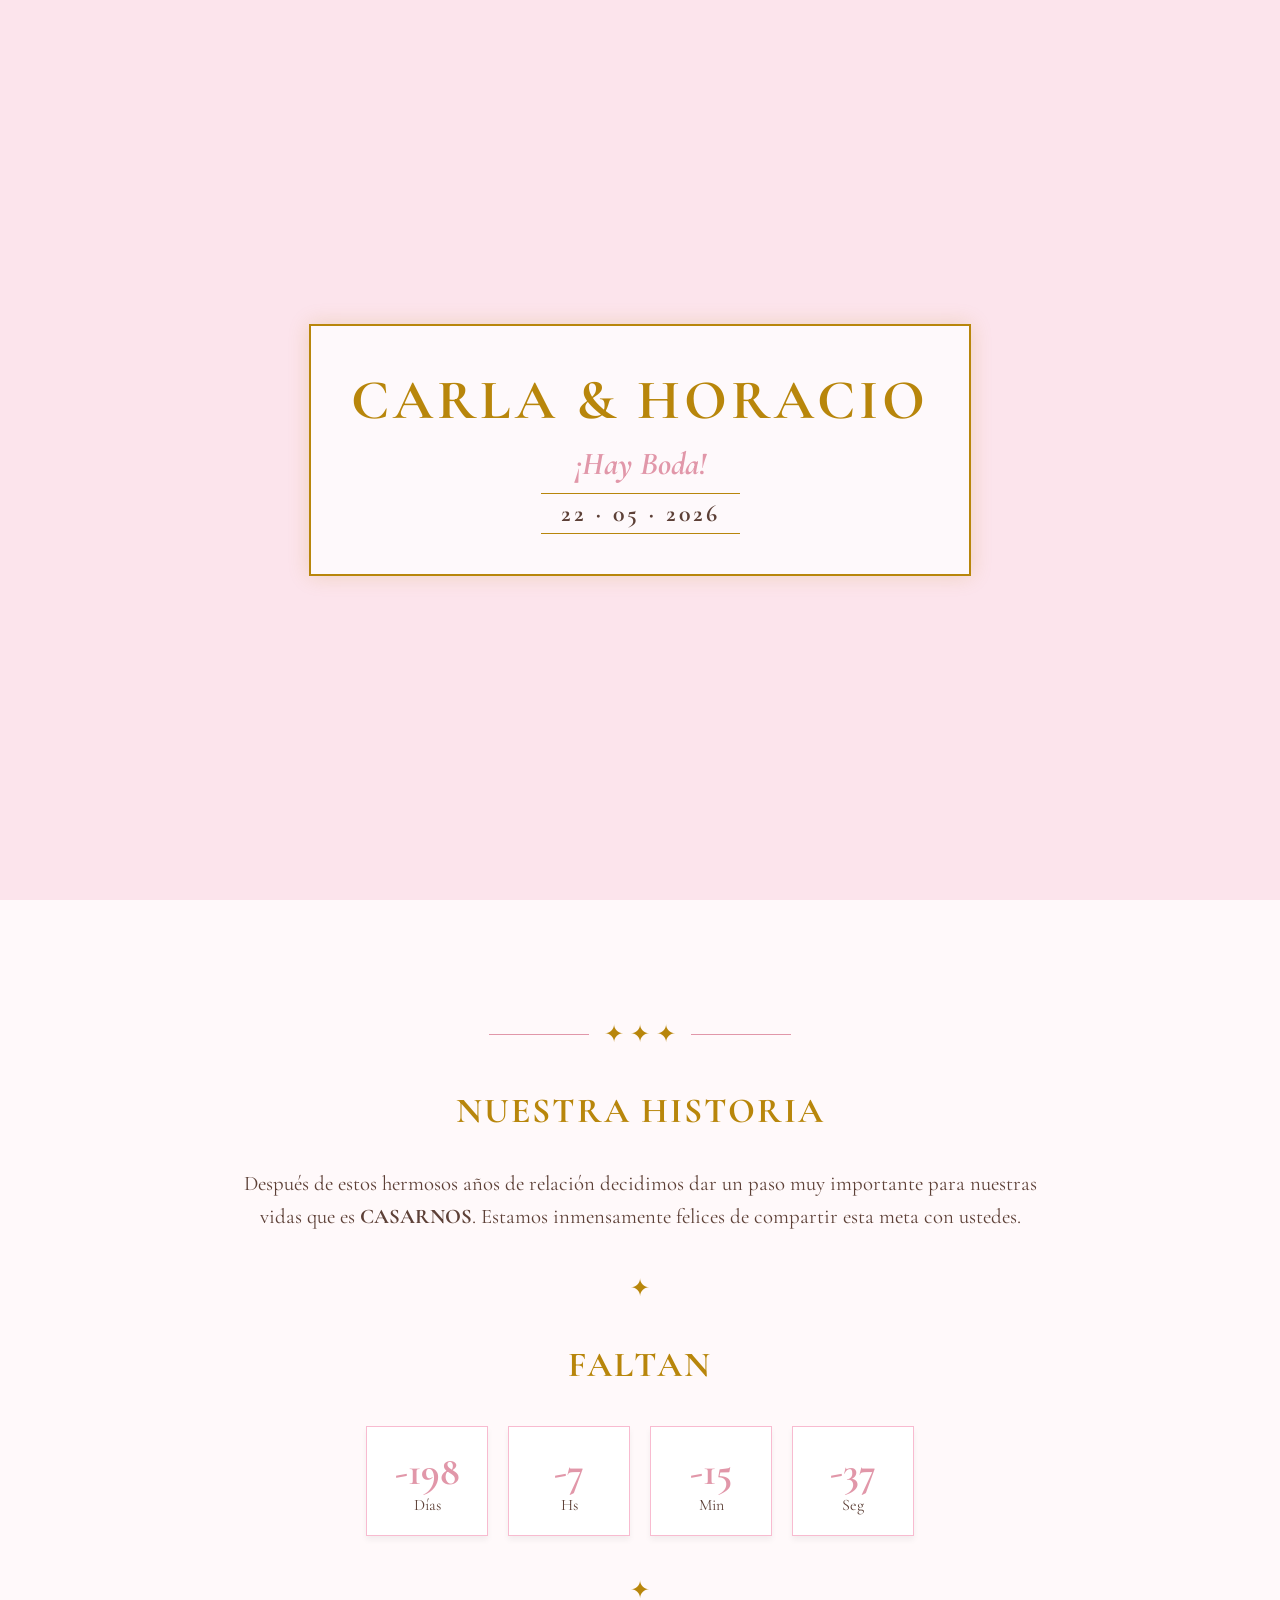
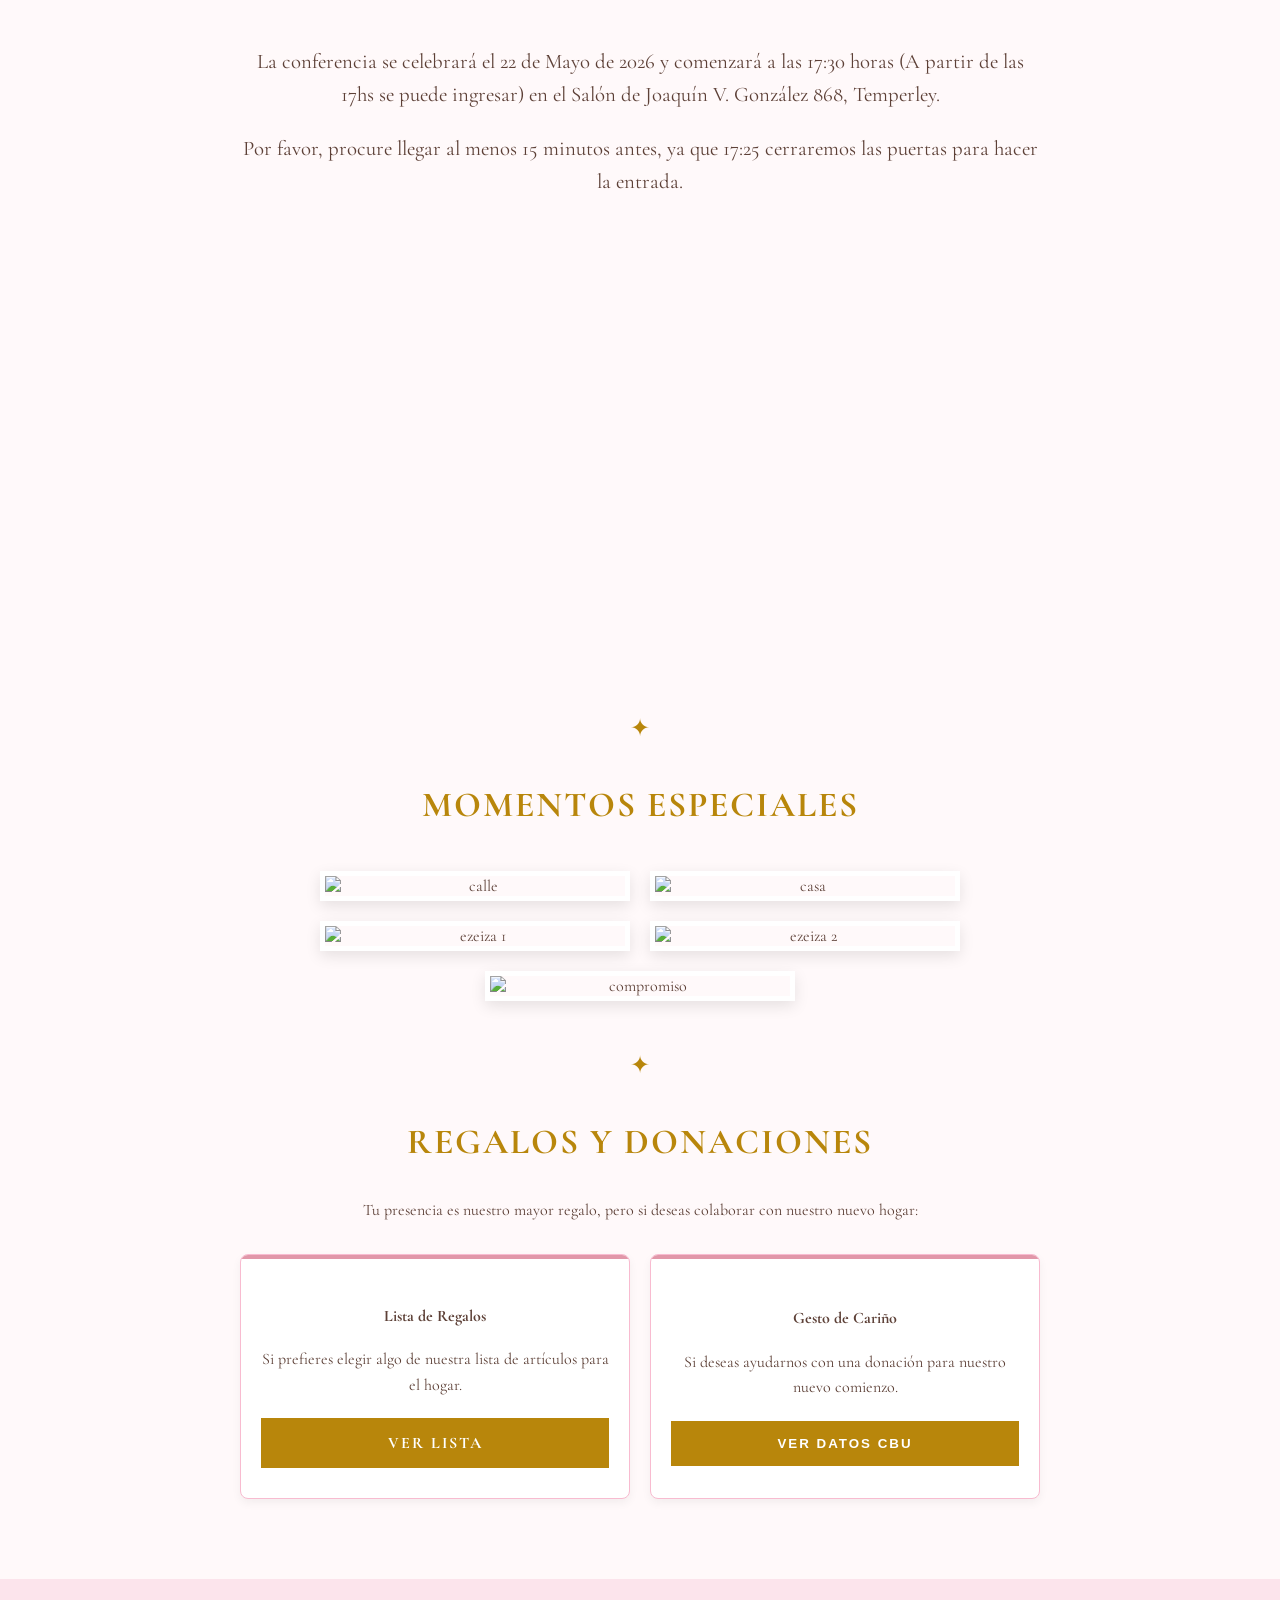
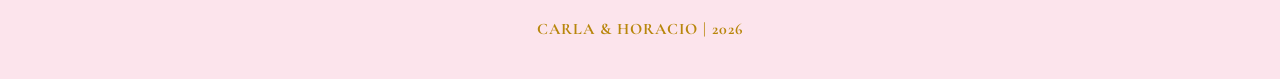
==== index.html @ b62b580b "---" ====
<!DOCTYPE html>
<html lang="es">

<head>
    <meta charset="UTF-8">
    <meta name="viewport" content="width=device-width, initial-scale=1.0">
    <title>Invitación de Boda - Carla & Horacio</title>
    <link rel="stylesheet" href="./style.css?v=1.1">
    <link href="https://fonts.googleapis.com/css2?family=Cormorant+Garamond:wght@300;400;600;700&display=swap"
        rel="stylesheet">
</head>

<body>

    <div class="header">
        <div class="header-content">
            <h1>Carla & Horacio</h1>
            <h2>¡Hay Boda!</h2>
            <div class="fecha-header">22 · 05 · 2026</div>
        </div>
    </div>

    <div class="section">
        <div class="separador">
            <div class="linea"></div>✦ ✦ ✦<div class="linea"></div>
        </div>
        <h3>Nuestra Historia</h3>
        <p style="font-size: 1.3rem;">Después de estos hermosos años de relación decidimos dar un paso muy importante
            para nuestras vidas que es <strong>CASARNOS</strong>. Estamos inmensamente felices de compartir esta meta
            con ustedes.</p>

        <div class="separador">✦</div>

        <h3>Faltan</h3>
        <div class="contador-container">
            <div class="contador-item"><span id="dias">0</span>Días</div>
            <div class="contador-item"><span id="horas">0</span>Hs</div>
            <div class="contador-item"><span id="min">0</span>Min</div>
            <div class="contador-item"><span id="seg">0</span>Seg</div>
        </div>

        <div class="separador">✦</div>

        <p style="font-size: 1.3rem;">La conferencia se celebrará el 22 de Mayo de 2026 y comenzará a las 17:30 horas (A partir de las 17hs se puede ingresar) en el Salón de Joaquín V. González 868, Temperley.</p>
        <p style="font-size: 1.3rem;">Por favor, procure llegar al menos 15 minutos antes, ya que 17:25 cerraremos las puertas para hacer la entrada.</p>
        <iframe src="https://www.google.com/maps/embed?pb=!1m18!1m12!1m3!1d3278.4727181055815!2d-58.4019251!3d-34.7689162!2m3!1f0!2f0!3f0!3m2!1i1024!2i768!4f13.1!3m3!1m2!1s0x95bcd2ea3f350c0b%3A0x6b1981604a57009!2sJoaqu%C3%ADn%20V.%20Gonz%C3%A1lez%20868%2C%20B1834%20Temperley%2C%20Provincia%20de%20Buenos%20Aires!5e0!3m2!1ses!2sar!4v1715000000000!5m2!1ses!2sar" width="100%" height="450" style="border:0;" allowfullscreen="" loading="lazy"></iframe>

        <div class="separador">✦</div>

        <h3>Momentos Especiales</h3>
        <div style="display: flex; flex-wrap: wrap; justify-content: center;">
            <img src="images/calle.jpg" alt="calle" class="img-boda">
            <img src="images/casa.jpg" alt="casa" class="img-boda">
            <img src="images/ezeiza_1.jpg" alt="ezeiza 1" class="img-boda">
            <img src="images/ezeiza_2.jpg" alt="ezeiza 2" class="img-boda">
            <img src="images/compromiso.jpg" alt="compromiso" class="img-boda">
        </div>
        <div class="separador">✦</div>

        <h3>Regalos y Donaciones</h3>
        <p>Tu presencia es nuestro mayor regalo, pero si deseas colaborar con nuestro nuevo hogar:</p>

        <div class="regalo-opciones">
            <div class="opcion-regalo">
                <div>
                    <h4>Lista de Regalos</h4>
                    <p>Si prefieres elegir algo de nuestra lista de artículos para el hogar.</p>
                </div>
                <a href="list.html" class="boton">Ver Lista</a>
            </div>

            <div class="opcion-regalo">
                <div>
                    <h4>Gesto de Cariño</h4>
                    <p>Si deseas ayudarnos con una donación para nuestro nuevo comienzo.</p>
                </div>
                <button onclick="mostrarModal()" class="boton">Ver datos CBU</button>
            </div>
        </div>
    </div>

    <div id="modal-donacion" class="modal">
        <div class="modal-content">
            <span onclick="cerrarModal()" class="close">×</span>

            <h3 style="margin-bottom: 25px;">Datos Bancarios</h3>

            <div
                style="text-align: left; background: white; padding: 20px; border: 1px solid var(--rose-border); margin-bottom: 20px;">
                <p><strong>CBU:</strong> <span id="cbu-num">0140061803500456907227</span></p>
                <p><strong>Alias:</strong> Hori.Carly.2024</p>
                <p><strong>Titular:</strong> Carla / Horacio</p>
            </div>

            <button onclick="copiar('0140061803500456907227')" class="boton">Copiar CBU</button>
        </div>
    </div>

    <footer>
        CARLA & HORACIO | 2026
    </footer>

    <script>
        function mostrarModal() {
            document.getElementById('modal-donacion').style.display = 'flex';
        }

        function cerrarModal() {
            document.getElementById('modal-donacion').style.display = 'none';
        }

        function copiar(texto) {
            navigator.clipboard.writeText(texto);
            alert("CBU copiado al portapapeles");
        }
        function actualizarContador() {
            const fechaBoda = new Date("May 22, 2026 17:30:00").getTime();
            const ahora = new Date().getTime();
            const diff = fechaBoda - ahora;

            document.getElementById("dias").innerText = Math.floor(diff / (1000 * 60 * 60 * 24));
            document.getElementById("horas").innerText = Math.floor((diff % (1000 * 60 * 60 * 24)) / (1000 * 60 * 60));
            document.getElementById("min").innerText = Math.floor((diff % (1000 * 60 * 60)) / (1000 * 60));
            document.getElementById("seg").innerText = Math.floor((diff % (1000 * 60)) / 1000);
        }
        setInterval(actualizarContador, 1000);
    </script>
</body>

</html>
---- style.css ----
:root {
    --bg-color: #FFF9FA;
    --text-color: #5D4037;
    --gold: #B8860B;
    --rose-soft: #FCE4EC;
    --rose-old: #E197A9;
    --rose-border: #F8BBD0;
    --white: #FFFFFF;
    --shadow: rgba(184, 134, 11, 0.2);
    --shadow-soft: rgba(0, 0, 0, 0.05);
}

body,
html {
    margin: 0;
    padding: 0;
    font-family: 'Cormorant Garamond', serif;
    color: var(--text-color);
    background-color: var(--bg-color);
    scroll-behavior: smooth;
}

/* Header & Sections */
.header {
    background-color: var(--rose-soft);
    background-image: linear-gradient(rgba(252, 228, 236, 0.5), rgba(252, 228, 236, 0.5)), url('/api/placeholder/1600/900');
    background-size: cover;
    background-position: center;
    height: 100vh;
    display: flex;
    justify-content: center;
    align-items: center;
    text-align: center;
    position: relative;
}

.header.short {
    height: 40vh;
}

.header::before {
    content: "";
    position: absolute;
    top: 0;
    left: 0;
    width: 100%;
    height: 100%;
    background-color: rgba(252, 228, 236, 0.3);
}

.header-content {
    background: rgba(255, 255, 255, 0.8);
    padding: 40px;
    border: 2px solid var(--gold);
    box-shadow: 0 0 20px var(--shadow);
    position: relative;
    z-index: 1;
}

.section {
    padding: 80px 20px;
    text-align: center;
    max-width: 800px;
    margin: 0 auto;
}

/* Typography */
h1 {
    font-size: 3.5rem;
    margin: 0;
    color: var(--gold);
    letter-spacing: 4px;
    text-transform: uppercase;
}

h2 {
    font-size: 2rem;
    font-style: italic;
    margin: 10px 0;
    color: var(--rose-old);
}

h3 {
    font-size: 2.2rem;
    color: var(--gold);
    text-transform: uppercase;
    letter-spacing: 2px;
}

p {
    line-height: 1.6;
    margin-bottom: 20px;
}

/* Components */
.fecha-header {
    font-size: 1.5rem;
    font-weight: bold;
    letter-spacing: 3px;
    color: var(--text-color);
    border-top: 1px solid var(--gold);
    border-bottom: 1px solid var(--gold);
    padding: 5px 20px;
    display: inline-block;
}

.contador-container {
    display: flex;
    justify-content: center;
    gap: 20px;
    margin: 40px 0;
}

.contador-item {
    background: var(--white);
    border: 1px solid var(--rose-border);
    padding: 20px;
    min-width: 80px;
    box-shadow: 0 4px 6px var(--shadow-soft);
}

.contador-item span {
    display: block;
    font-size: 2.5rem;
    color: var(--rose-old);
    font-weight: bold;
}

.separador {
    color: var(--gold);
    font-size: 1.5rem;
    margin: 40px 0;
    display: flex;
    align-items: center;
    justify-content: center;
}

.separador .linea {
    height: 1px;
    background-color: var(--rose-old);
    flex-grow: 1;
    max-width: 100px;
    margin: 0 15px;
}

.boton {
    display: inline-block;
    padding: 15px 35px;
    background-color: var(--gold);
    color: var(--white) !important;
    text-decoration: none;
    text-transform: uppercase;
    letter-spacing: 2px;
    font-weight: bold;
    transition: 0.3s;
    border: none;
    cursor: pointer;
}

.boton:hover {
    background-color: var(--text-color);
    transform: translateY(-2px);
}

.boton.secundario {
    background-color: var(--rose-old);
}

.boton.secundario:hover {
    background-color: var(--gold);
}

/* Cards & Grid */
.regalo-opciones {
    display: flex;
    justify-content: center;
    gap: 20px;
    flex-wrap: wrap;
    margin-top: 30px;
}

.opcion-regalo,
.item-regalo {
    background: var(--white);
    border: 1px solid var(--rose-border);
    border-radius: 8px;
    padding: 30px 20px;
    flex: 1;
    min-width: 250px;
    max-width: 350px;
    box-shadow: 0 4px 10px var(--shadow-soft);
    display: flex;
    flex-direction: column;
    justify-content: center;
    transition: all 0.4s ease;
    text-align: center;
    position: relative;
    overflow: hidden;
}

.opcion-regalo::before,
.item-regalo::before {
    content: "";
    position: absolute;
    top: 0;
    left: 0;
    width: 100%;
    height: 4px;
    background-color: var(--rose-old);
    transition: background-color 0.4s ease;
}

.opcion-regalo:hover,
.item-regalo:hover {
    transform: translateY(-8px);
    border-color: var(--gold);
    box-shadow: 0 12px 20px rgba(184, 134, 11, 0.15);
}

.opcion-regalo:hover::before,
.item-regalo:hover::before {
    background-color: var(--gold);
}

.icono-regalo {
    font-size: 2.5rem;
    color: var(--rose-old);
    margin-bottom: 15px;
    transition: color 0.4s ease, transform 0.4s ease;
}

.item-regalo:hover .icono-regalo {
    color: var(--gold);
    transform: scale(1.1);
}

.item-regalo h4 {
    color: var(--gold);
    margin-bottom: 10px;
    text-transform: uppercase;
    font-size: 1.3rem;
    letter-spacing: 1px;
}

.item-regalo p {
    font-size: 1.1rem !important;
    margin-bottom: 0;
    color: var(--text-color);
}

.lista-regalos {
    display: grid;
    grid-template-columns: repeat(auto-fill, minmax(250px, 1fr));
    gap: 20px;
    margin: 40px 0;
}

/* Images & Footer */
.img-boda {
    width: 100%;
    max-width: 300px;
    border: 5px solid var(--white);
    box-shadow: 0 5px 15px rgba(0, 0, 0, 0.1);
    margin: 10px;
}

footer {
    background-color: var(--rose-soft);
    padding: 40px;
    color: var(--gold);
    font-weight: bold;
    letter-spacing: 1px;
    text-align: center;
}

/* Modal */
.modal {
    display: none;
    position: fixed;
    top: 0;
    left: 0;
    width: 100%;
    height: 100%;
    background-color: rgba(0, 0, 0, 0.6);
    z-index: 1000;
    justify-content: center;
    align-items: center;
    backdrop-filter: blur(5px);
}

.modal-content {
    background-color: var(--bg-color);
    padding: 40px;
    max-width: 500px;
    width: 90%;
    position: relative;
    text-align: center;
    border: 2px solid var(--gold);
}

.close {
    position: absolute;
    top: 15px;
    right: 20px;
    font-size: 28px;
    cursor: pointer;
    color: var(--gold);
}

@media (max-width: 768px) {
    h1 {
        font-size: 2.5rem;
    }

    h2 {
        font-size: 1.5rem;
    }

    .section {
        padding: 50px 20px;
    }
}
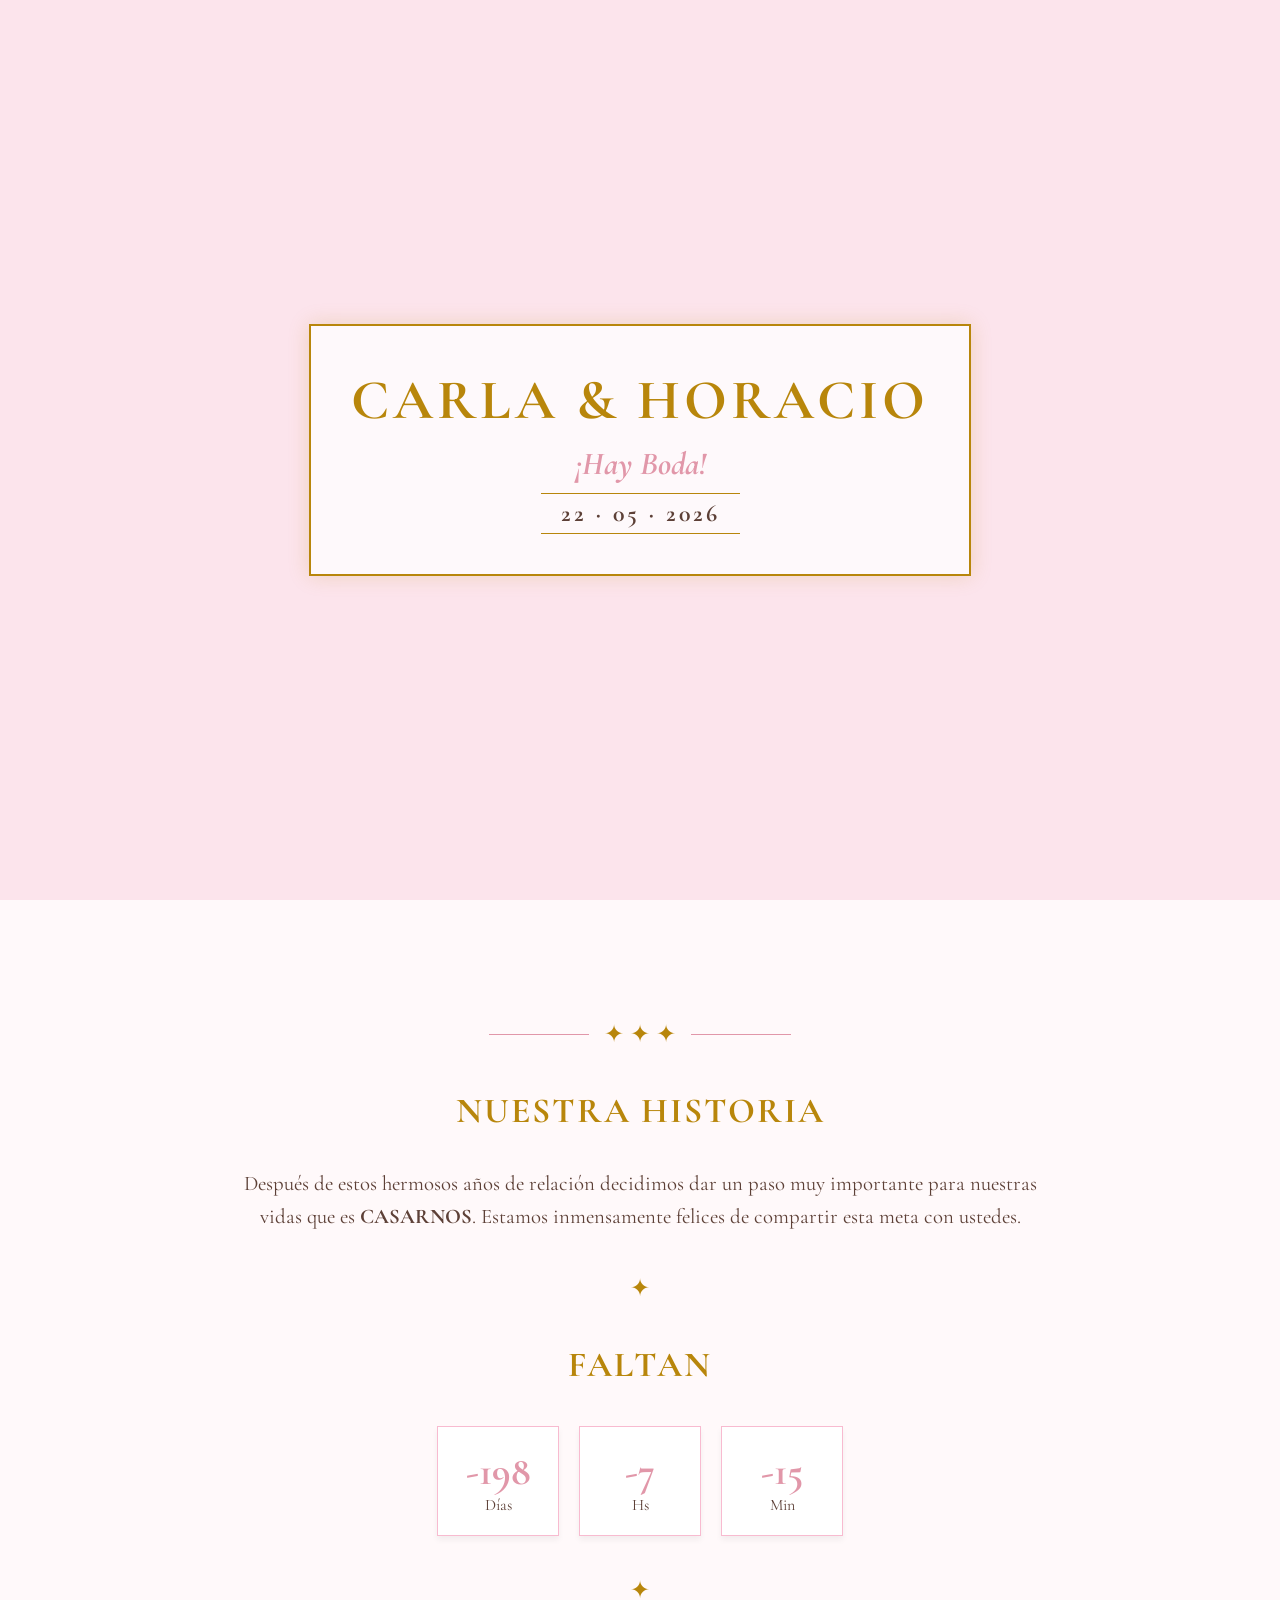
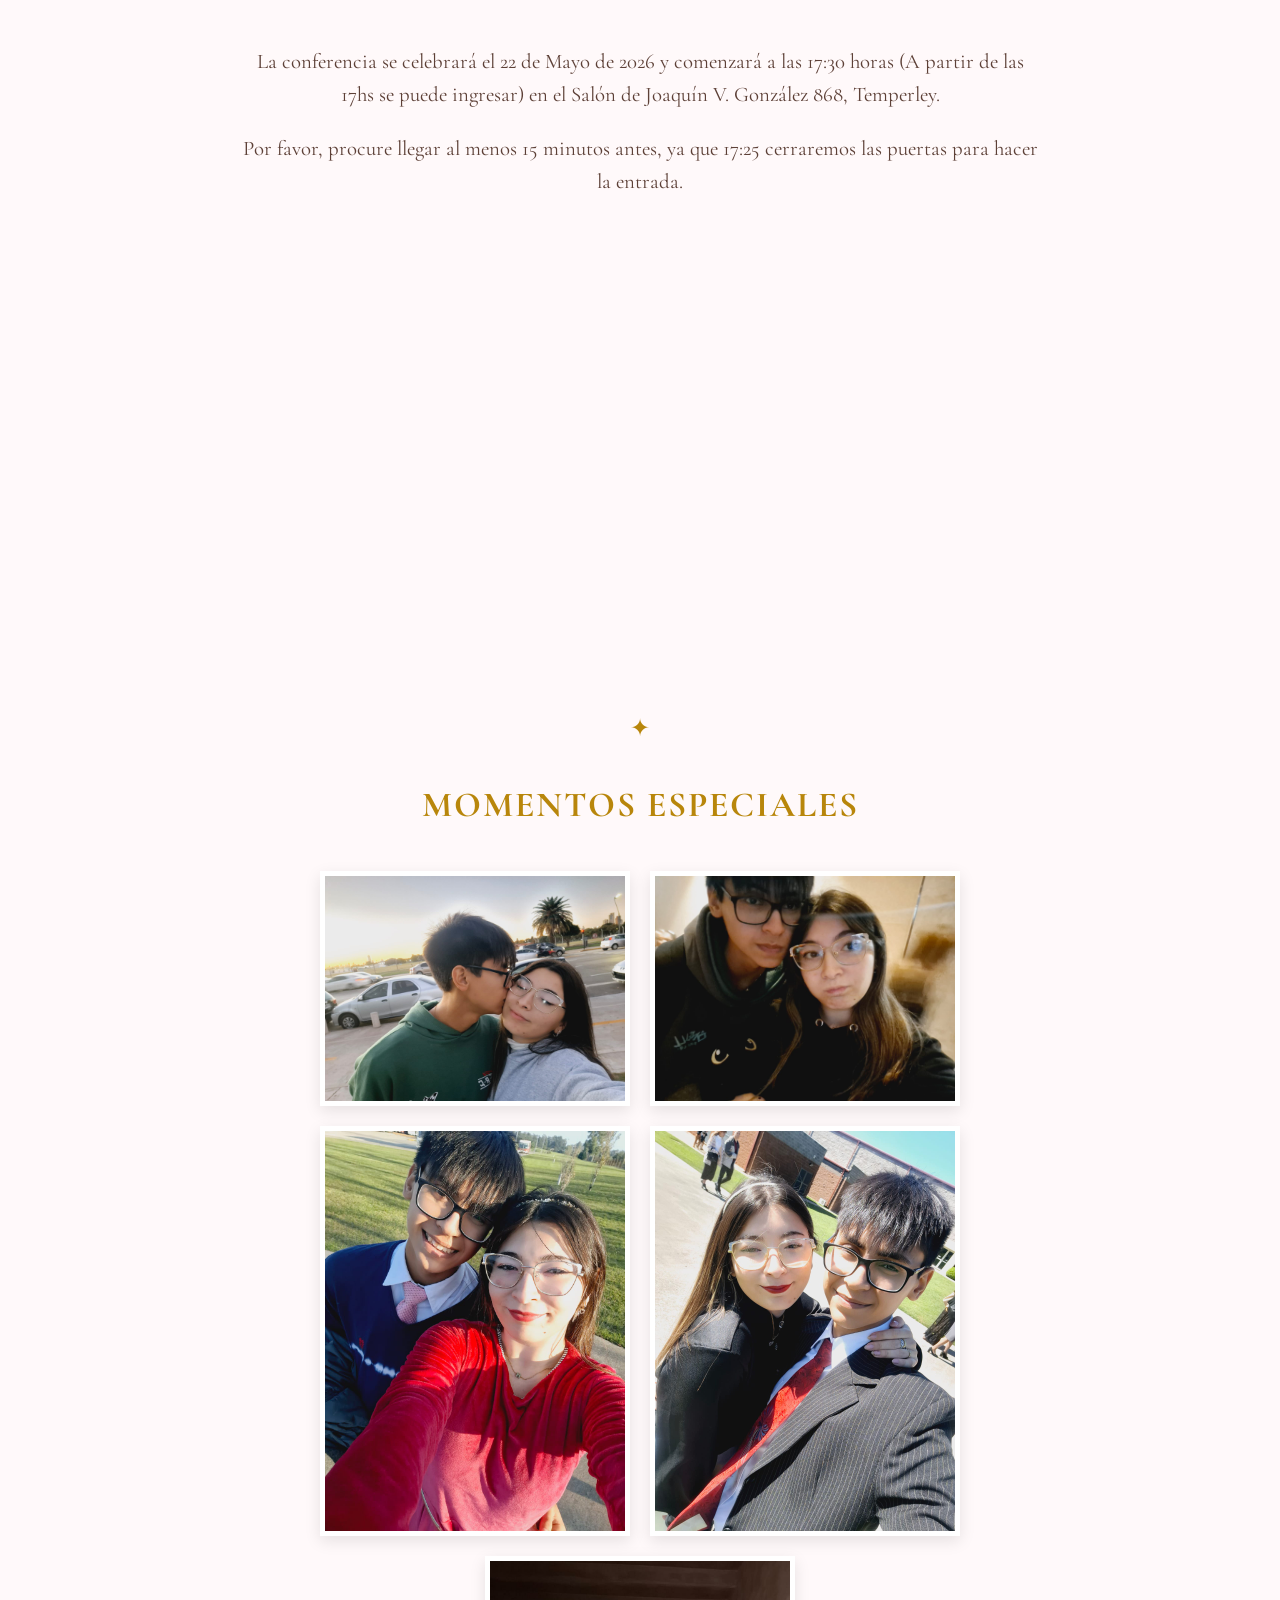
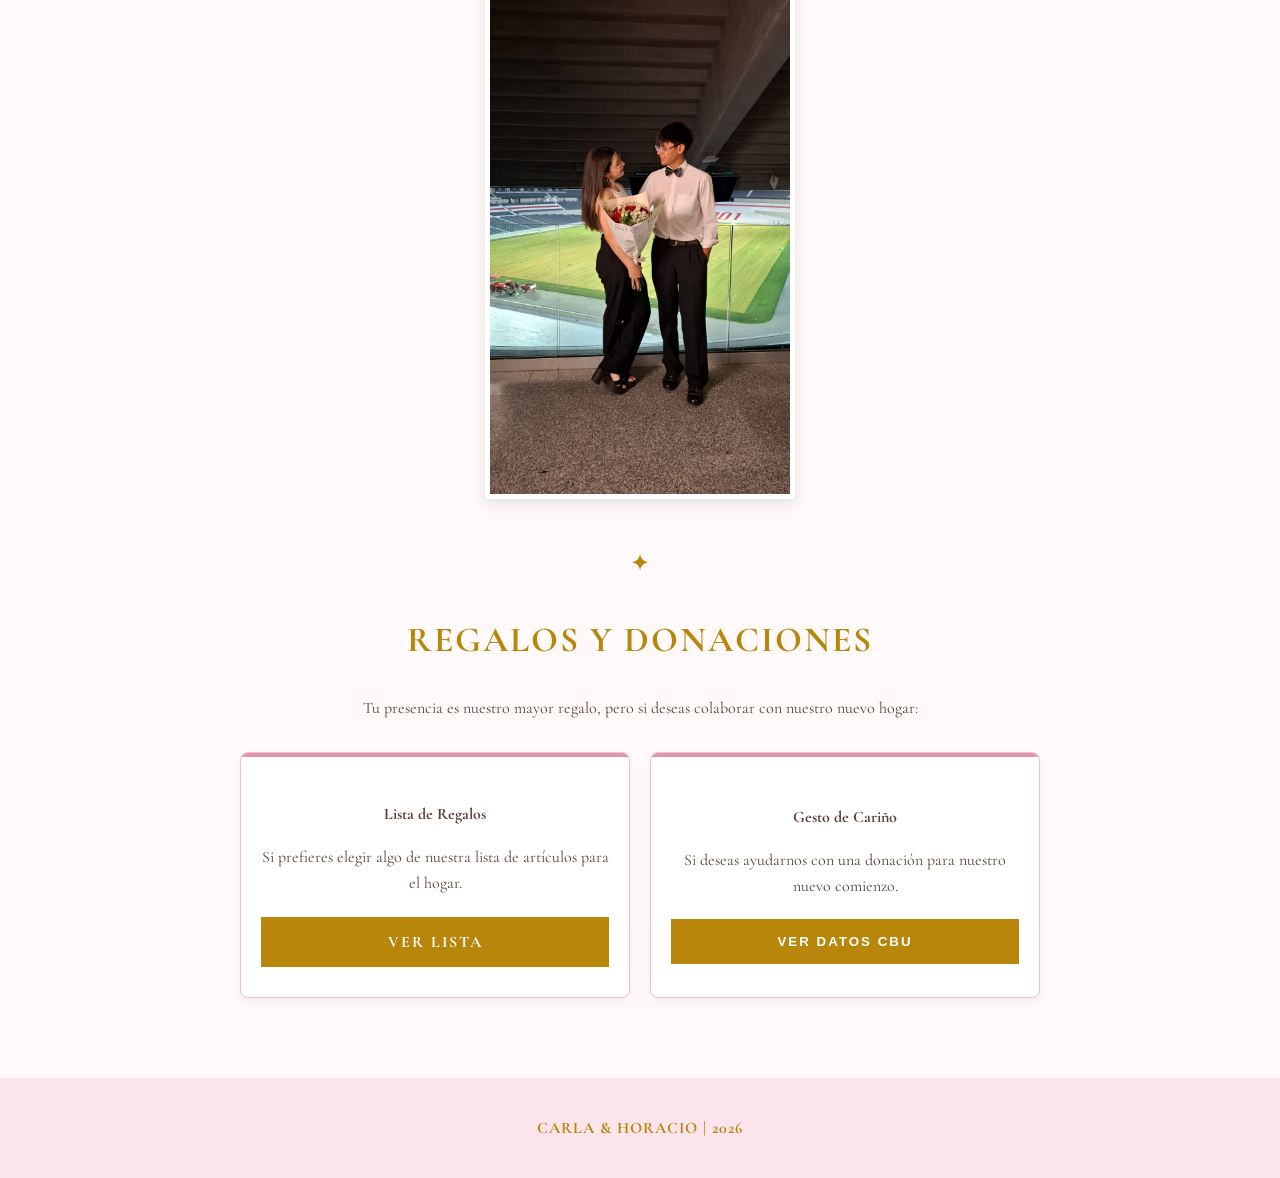
==== commit 8a70aa33: "Remove seconds display from contador" ====
--- a/index.html
+++ b/index.html
@@ -36,7 +36,6 @@
             <div class="contador-item"><span id="dias">0</span>Días</div>
             <div class="contador-item"><span id="horas">0</span>Hs</div>
             <div class="contador-item"><span id="min">0</span>Min</div>
-            <div class="contador-item"><span id="seg">0</span>Seg</div>
         </div>
 
         <div class="separador">✦</div>
@@ -127,4 +126,4 @@
     </script>
 </body>
 
-</html>+</html>
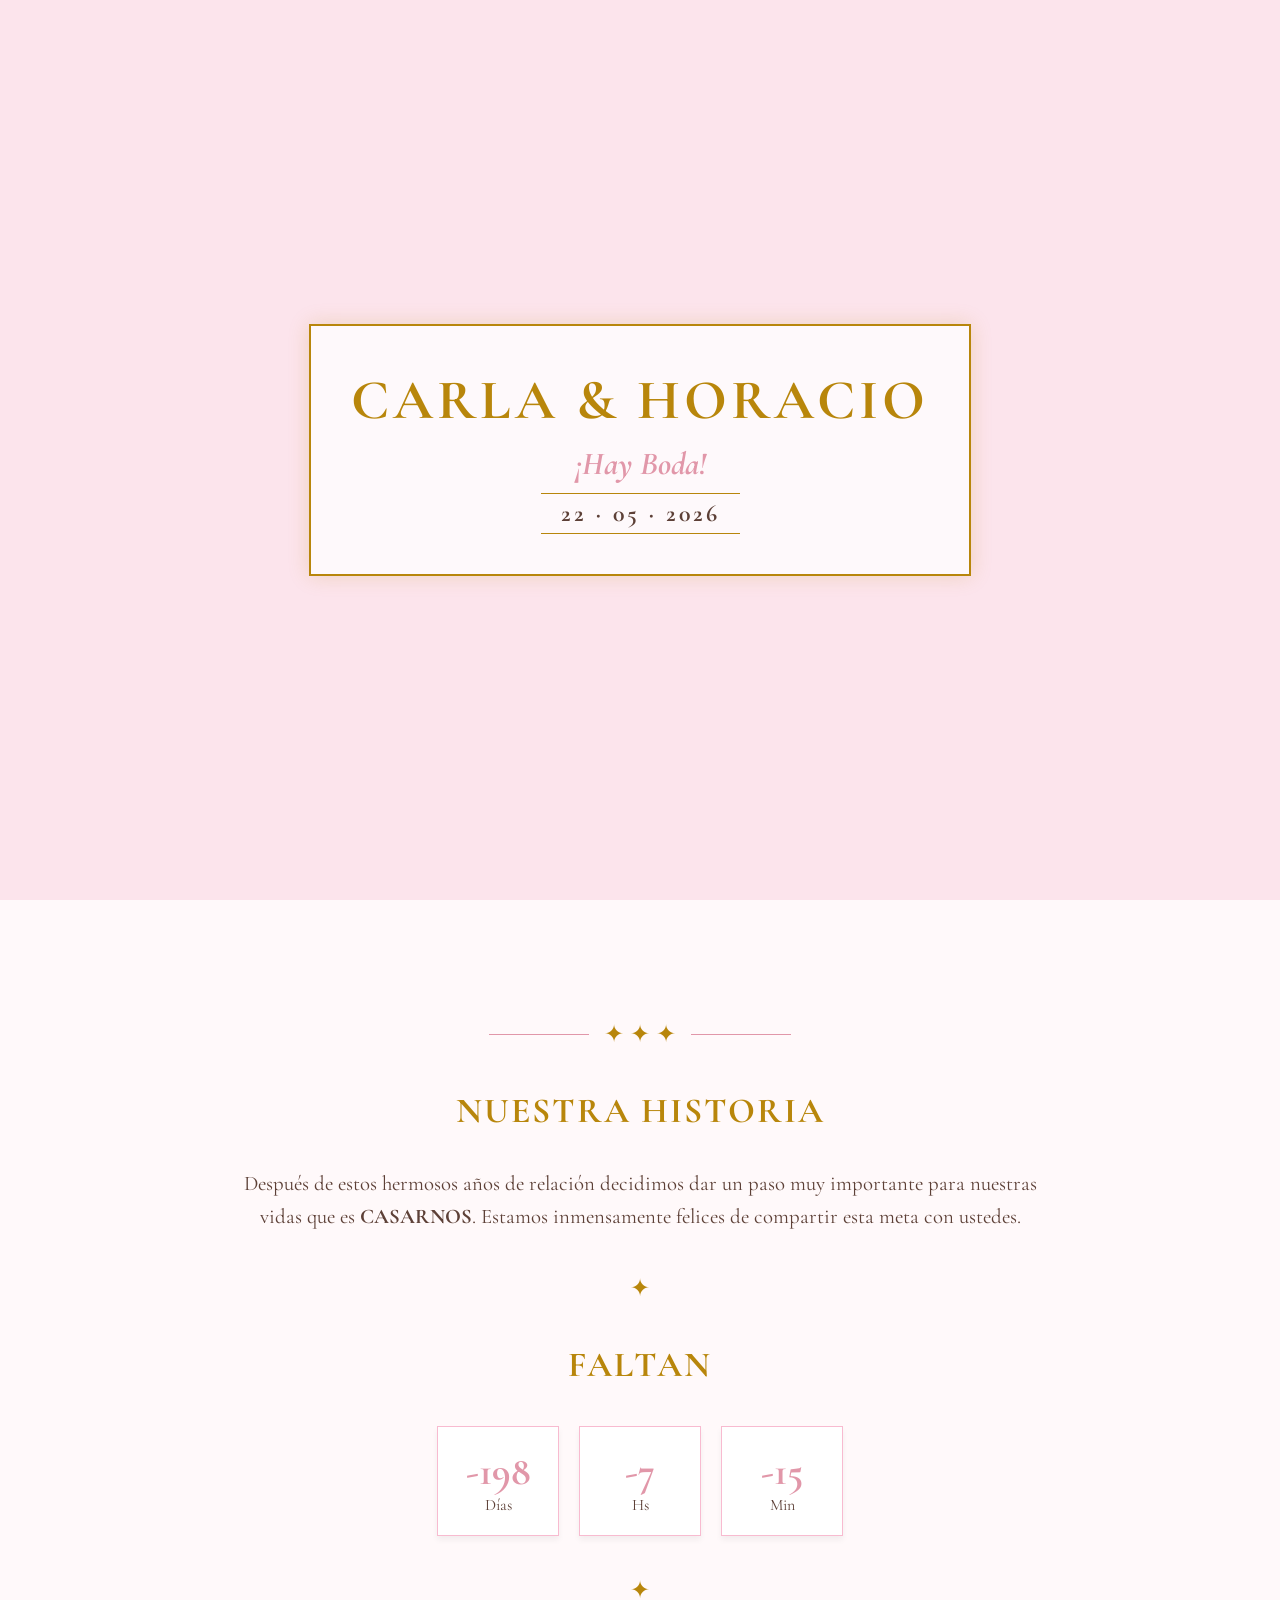
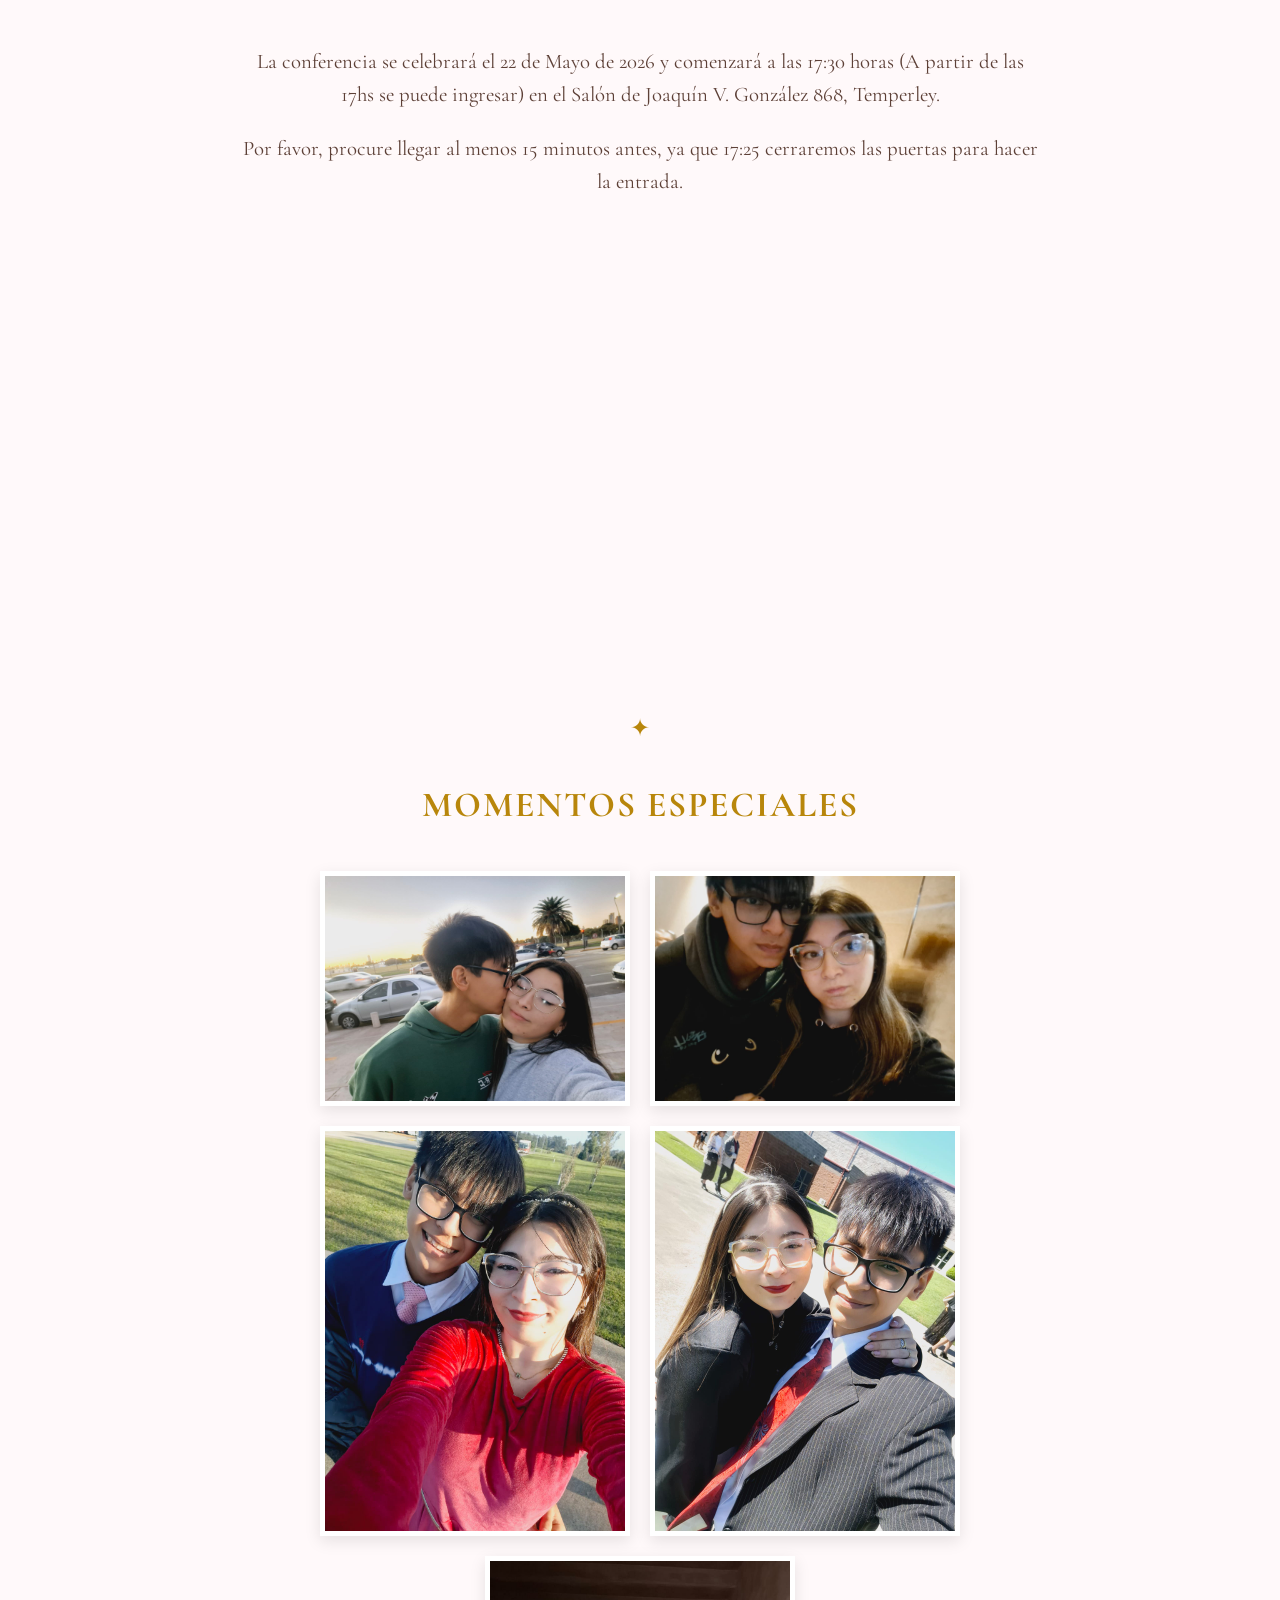
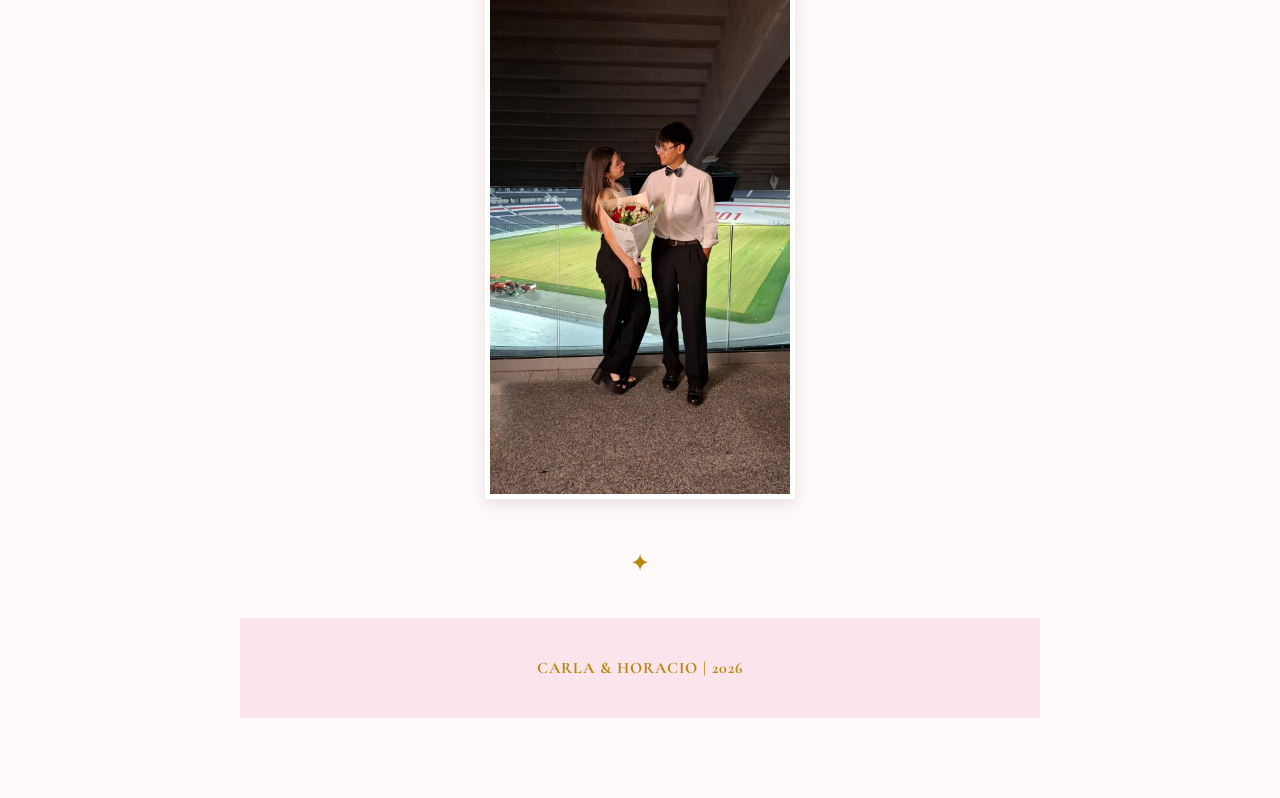
==== commit f9987e33: "Comment out gifts and donations section in index.html Comment out section for gifts and donations." ====
--- a/index.html
+++ b/index.html
@@ -56,7 +56,7 @@
         </div>
         <div class="separador">✦</div>
 
-        <h3>Regalos y Donaciones</h3>
+        <!-- <h3>Regalos y Donaciones</h3>
         <p>Tu presencia es nuestro mayor regalo, pero si deseas colaborar con nuestro nuevo hogar:</p>
 
         <div class="regalo-opciones">
@@ -93,7 +93,7 @@
 
             <button onclick="copiar('0140061803500456907227')" class="boton">Copiar CBU</button>
         </div>
-    </div>
+    </div> -->
 
     <footer>
         CARLA & HORACIO | 2026
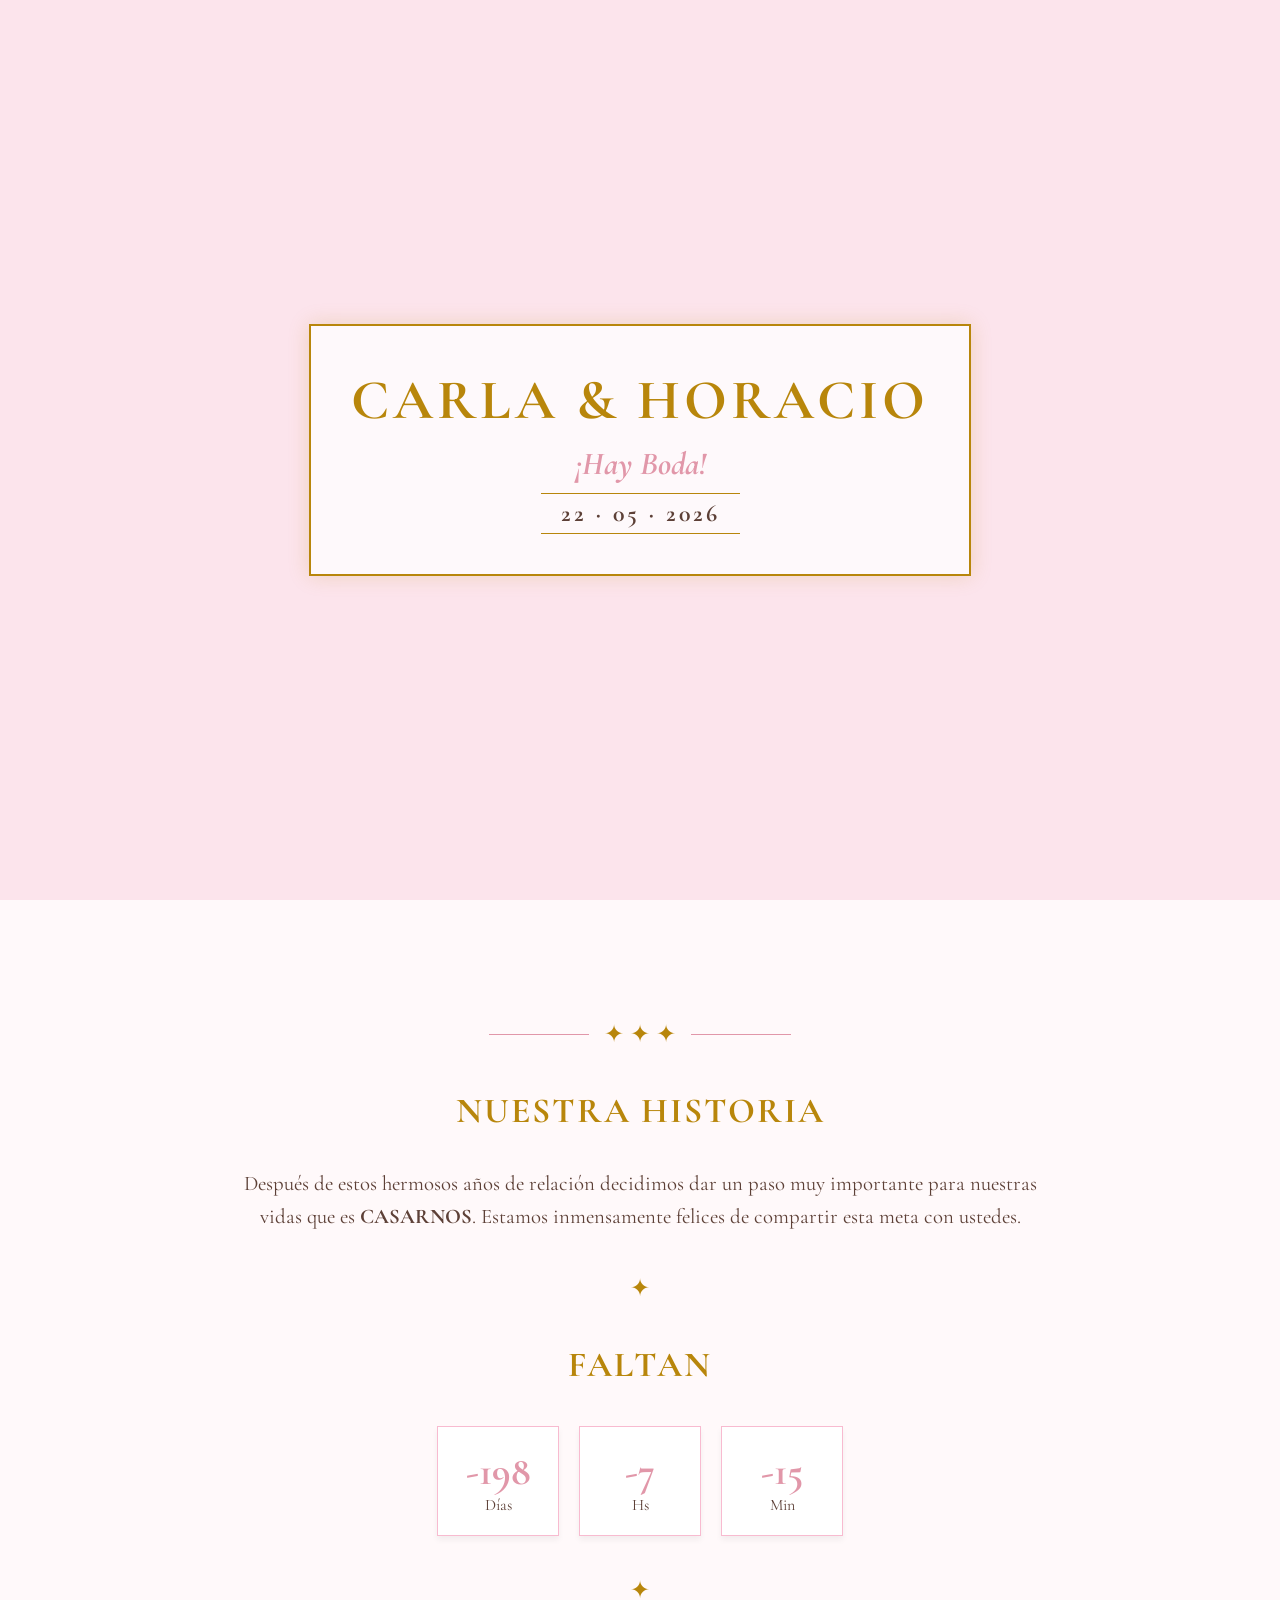
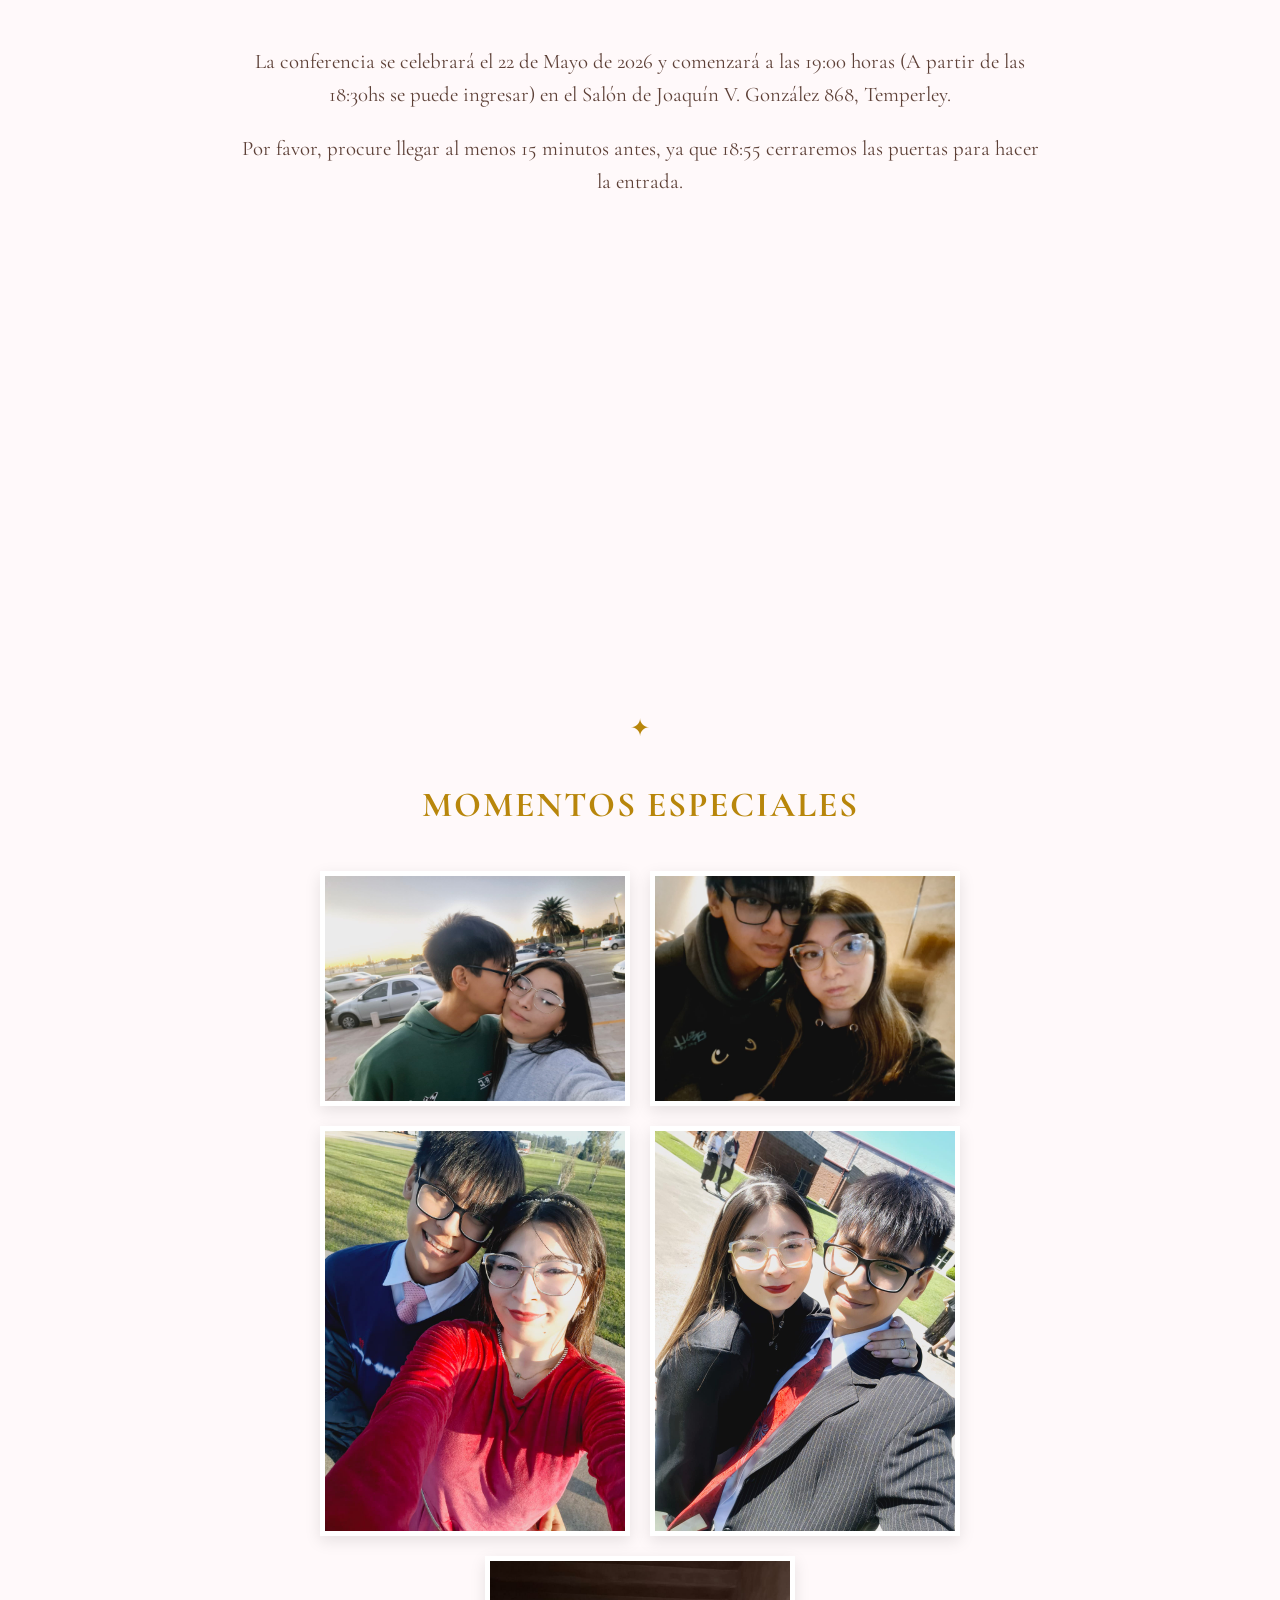
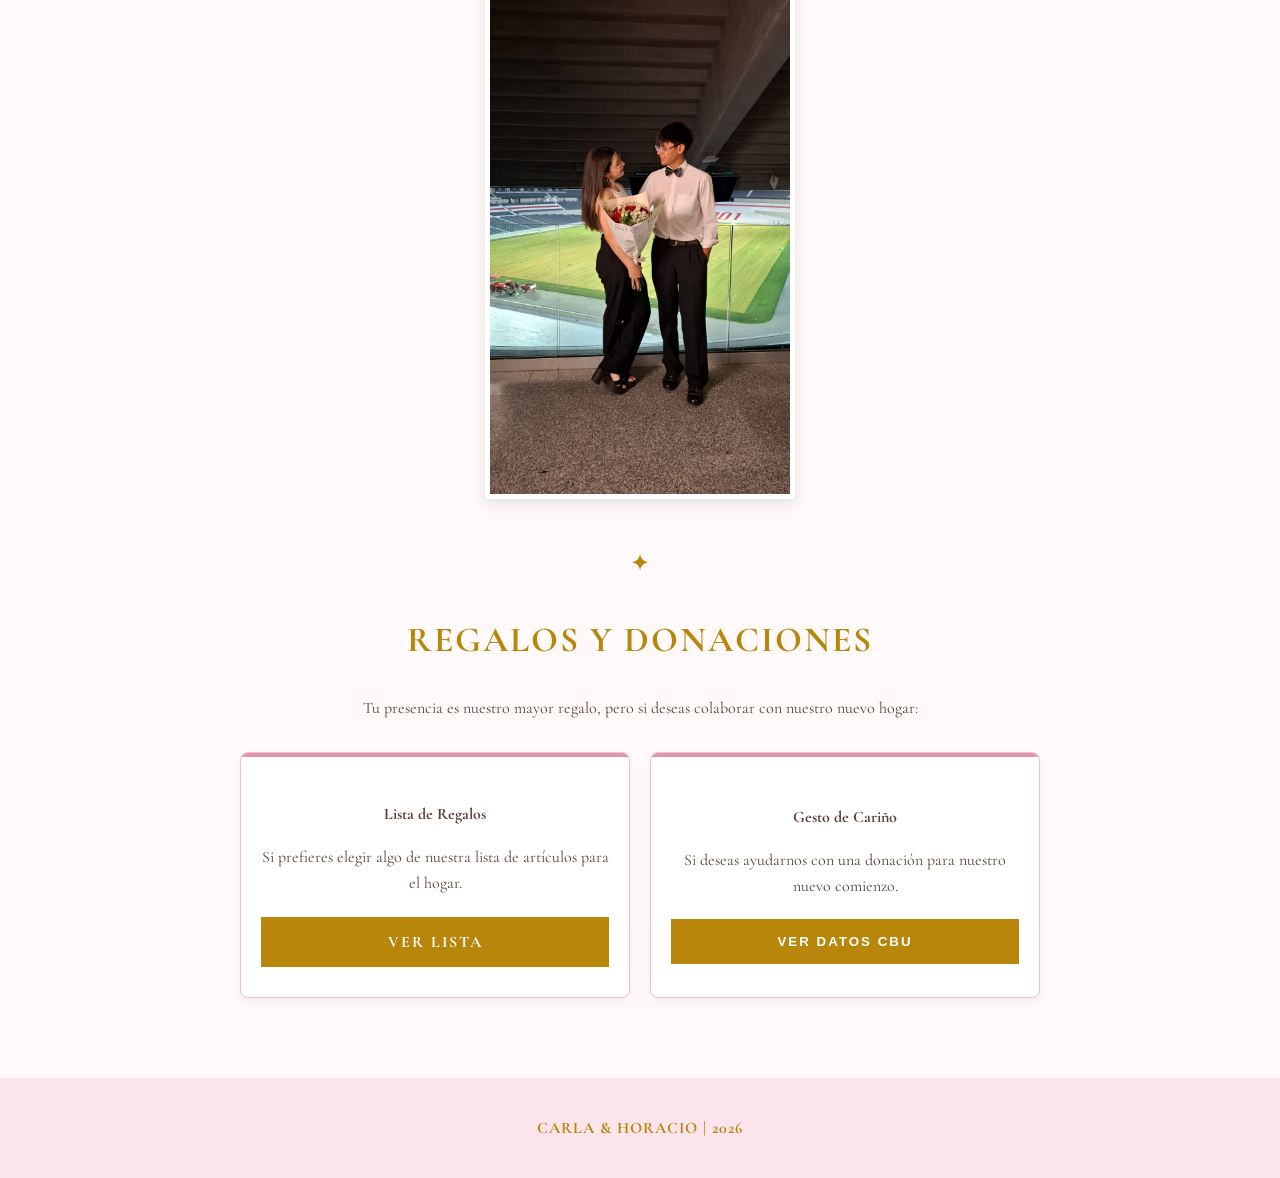
==== commit 25e01cc5: "Update conference time and entry details" ====
--- a/index.html
+++ b/index.html
@@ -40,8 +40,8 @@
 
         <div class="separador">✦</div>
 
-        <p style="font-size: 1.3rem;">La conferencia se celebrará el 22 de Mayo de 2026 y comenzará a las 17:30 horas (A partir de las 17hs se puede ingresar) en el Salón de Joaquín V. González 868, Temperley.</p>
-        <p style="font-size: 1.3rem;">Por favor, procure llegar al menos 15 minutos antes, ya que 17:25 cerraremos las puertas para hacer la entrada.</p>
+        <p style="font-size: 1.3rem;">La conferencia se celebrará el 22 de Mayo de 2026 y comenzará a las 19:00 horas (A partir de las 18:30hs se puede ingresar) en el Salón de Joaquín V. González 868, Temperley.</p>
+        <p style="font-size: 1.3rem;">Por favor, procure llegar al menos 15 minutos antes, ya que 18:55 cerraremos las puertas para hacer la entrada.</p>
         <iframe src="https://www.google.com/maps/embed?pb=!1m18!1m12!1m3!1d3278.4727181055815!2d-58.4019251!3d-34.7689162!2m3!1f0!2f0!3f0!3m2!1i1024!2i768!4f13.1!3m3!1m2!1s0x95bcd2ea3f350c0b%3A0x6b1981604a57009!2sJoaqu%C3%ADn%20V.%20Gonz%C3%A1lez%20868%2C%20B1834%20Temperley%2C%20Provincia%20de%20Buenos%20Aires!5e0!3m2!1ses!2sar!4v1715000000000!5m2!1ses!2sar" width="100%" height="450" style="border:0;" allowfullscreen="" loading="lazy"></iframe>
 
         <div class="separador">✦</div>
@@ -56,44 +56,44 @@
         </div>
         <div class="separador">✦</div>
 
-        <!-- <h3>Regalos y Donaciones</h3>
-        <p>Tu presencia es nuestro mayor regalo, pero si deseas colaborar con nuestro nuevo hogar:</p>
+    <h3>Regalos y Donaciones</h3>
+    <p>Tu presencia es nuestro mayor regalo, pero si deseas colaborar con nuestro nuevo hogar:</p>
 
-        <div class="regalo-opciones">
-            <div class="opcion-regalo">
-                <div>
-                    <h4>Lista de Regalos</h4>
-                    <p>Si prefieres elegir algo de nuestra lista de artículos para el hogar.</p>
-                </div>
-                <a href="list.html" class="boton">Ver Lista</a>
+    <div class="regalo-opciones">
+        <div class="opcion-regalo">
+            <div>
+                <h4>Lista de Regalos</h4>
+                <p>Si prefieres elegir algo de nuestra lista de artículos para el hogar.</p>
             </div>
+            <a href="list.html" class="boton">Ver Lista</a>
+        </div>
 
-            <div class="opcion-regalo">
-                <div>
-                    <h4>Gesto de Cariño</h4>
-                    <p>Si deseas ayudarnos con una donación para nuestro nuevo comienzo.</p>
-                </div>
-                <button onclick="mostrarModal()" class="boton">Ver datos CBU</button>
+        <div class="opcion-regalo">
+            <div>
+                <h4>Gesto de Cariño</h4>
+                <p>Si deseas ayudarnos con una donación para nuestro nuevo comienzo.</p>
             </div>
+            <button onclick="mostrarModal()" class="boton">Ver datos CBU</button>
         </div>
     </div>
+</div>
 
-    <div id="modal-donacion" class="modal">
-        <div class="modal-content">
-            <span onclick="cerrarModal()" class="close">×</span>
+<div id="modal-donacion" class="modal">
+    <div class="modal-content">
+        <span onclick="cerrarModal()" class="close">×</span>
 
-            <h3 style="margin-bottom: 25px;">Datos Bancarios</h3>
+        <h3 style="margin-bottom: 25px;">Datos Bancarios</h3>
 
-            <div
-                style="text-align: left; background: white; padding: 20px; border: 1px solid var(--rose-border); margin-bottom: 20px;">
-                <p><strong>CBU:</strong> <span id="cbu-num">0140061803500456907227</span></p>
-                <p><strong>Alias:</strong> Hori.Carly.2024</p>
-                <p><strong>Titular:</strong> Carla / Horacio</p>
-            </div>
+        <div
+            style="text-align: left; background: white; padding: 20px; border: 1px solid var(--rose-border); margin-bottom: 20px;">
+            <p><strong>CBU:</strong> <span id="cbu-num">0140061803500456907227</span></p>
+            <p><strong>Alias:</strong> Hori.Carly.2024</p>
+            <p><strong>Titular:</strong> Carla / Horacio</p>
+        </div>
 
-            <button onclick="copiar('0140061803500456907227')" class="boton">Copiar CBU</button>
-        </div>
-    </div> -->
+        <button onclick="copiar('0140061803500456907227')" class="boton">Copiar CBU</button>
+    </div>
+</div>
 
     <footer>
         CARLA & HORACIO | 2026
